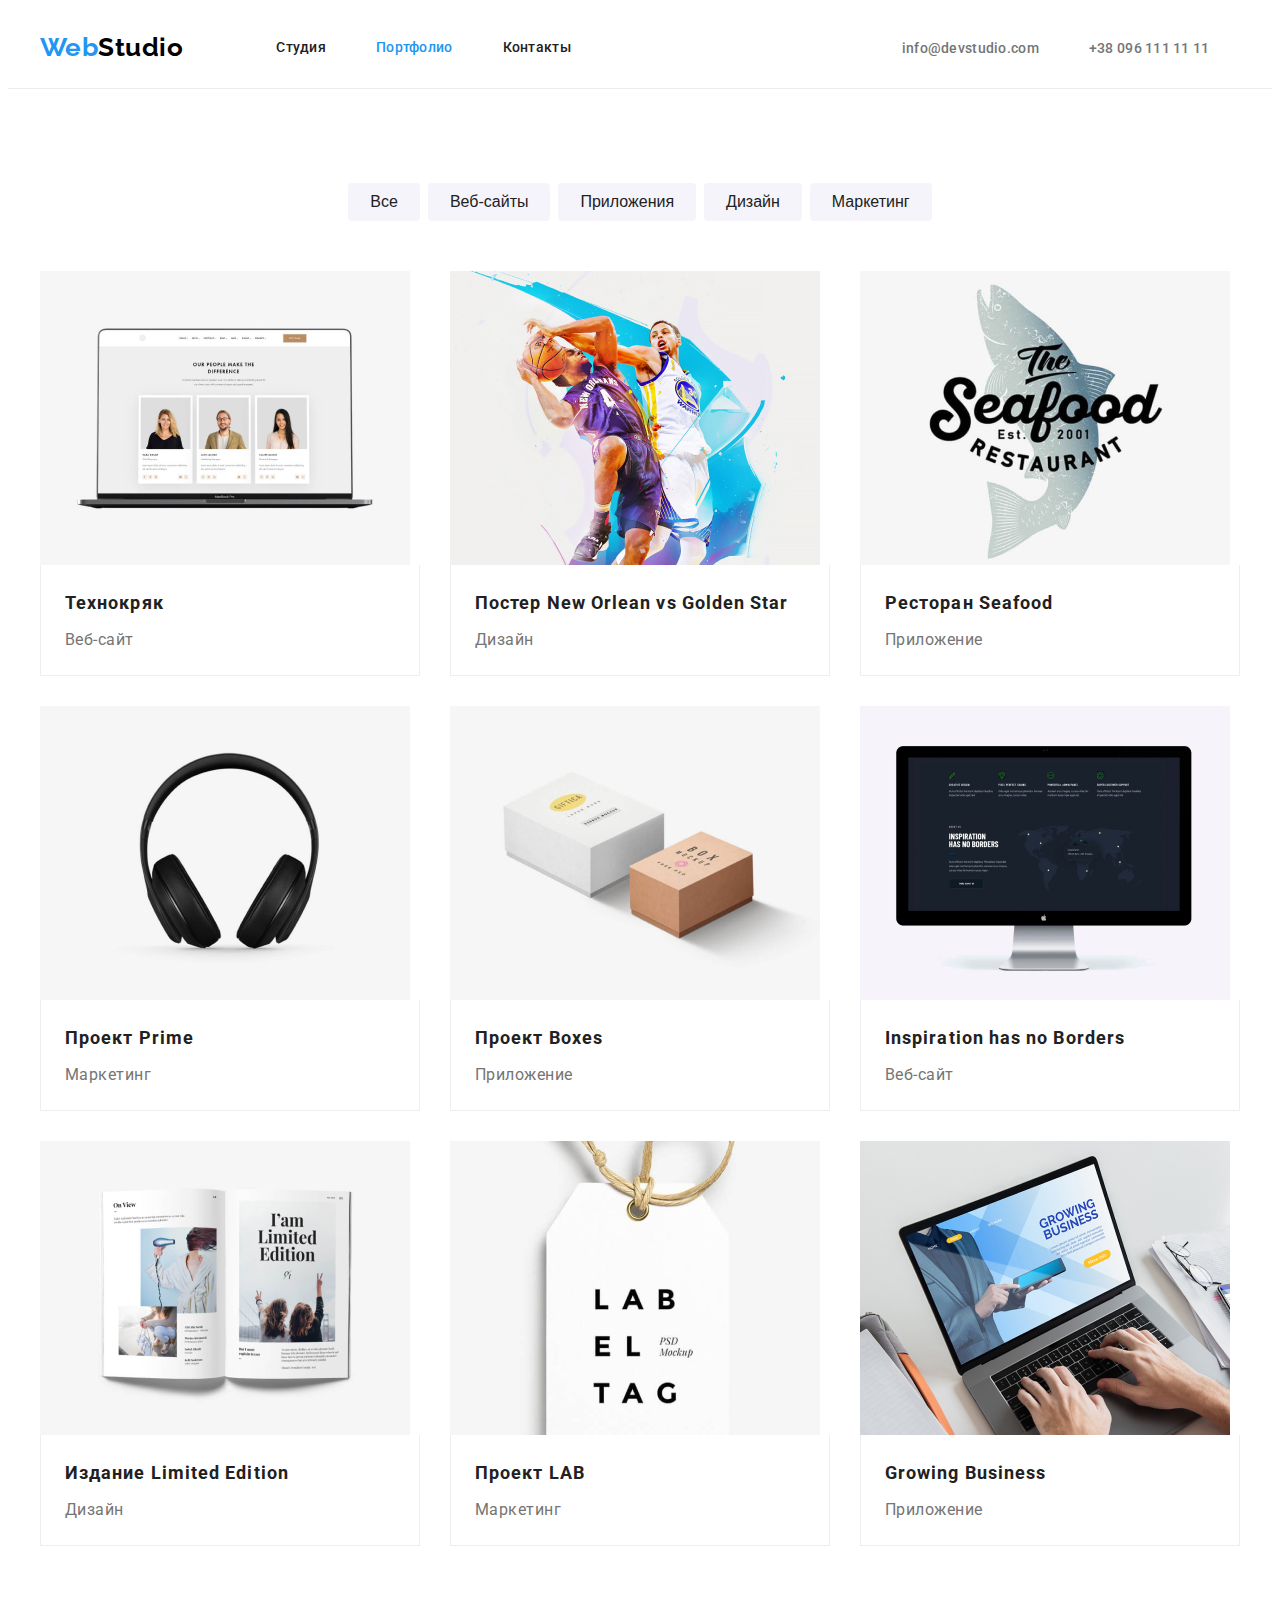
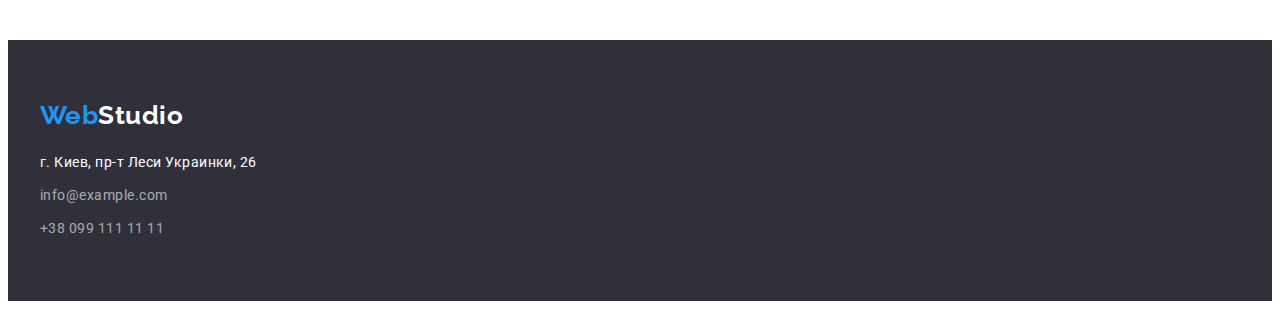
==== portfolio.html @ 0ff22724 "Initial commit" ====
<!DOCTYPE html>
<html lang="ru">
<head>
    <meta charset="UTF-8">
    <meta name="viewport" content="width=device-width, initial-scale=1.0">
    <title>Портфолио</title>
    <link rel="preconnect" href="https://fonts.gstatic.com">
    <link href="https://fonts.googleapis.com/css2?family=Raleway:wght@700&family=Roboto:wght@400;500;700;900&display=swap" rel="stylesheet">
    <link rel="stylesheet" href="https://cdnjs.cloudflare.com/ajax/libs/modern-normalize/1.0.0/modern-normalize.min.css" integrity="sha512-ISS7cAi1PEhQ8jnbJpJZMd29NlhNj4AWYyLOSp2CE/CsHxTCu+r+t0D2yoJudVrd0/8fTVPUVDzY5Tvli75u/g==" crossorigin="anonymous" />
    <link rel="stylesheet" href="./css/styles.css">
</head>
<body>
    <header class=" header-portfolio">
        <div class="container nav-line">
        <nav class="main-nav">
            <a href="/" class="logo"><span class="logo-first-part">Web</span><span class="logo-second-part">Studio</span></a>
            <ul class="site-nav">
                <li class="item"><a href="./index.html" class="link">Студия</a></li>
                <li class="item"><a href="./portfolio.html" class="link current">Портфолио</a></li>
                <li class="item"><a href="" class="link">Контакты</a></li>
            </ul>
        </nav>
        <ul class="contacts">
            <li class="item"><a href="mailto:info@devstudio.com" class="link">info@devstudio.com</a></li>
            <li class="item"><a href="tel:+380961111111" class="link">+38 096 111 11 11</a></li>
        </ul>
        </div>
    </header>
    <main>
        <section class="container portfolio">
            <h1 class="visually-hidden">Примеры проектов</h1>
            <ul class="filters">
                <li class="item"><button type="button" class="button">Все</button></li>
                <li class="item"><button type="button" class="button">Веб-сайты</button></li>
                <li class="item"><button type="button" class="button">Приложения</button></li>
                <li class="item"><button type="button" class="button">Дизайн</button></li>
                <li class="item"><button type="button" class="button">Маркетинг</button></li>
            </ul>
            <ul class="project-examples">
                <li class="item">
                    <a href="">
                        <img src="./images/technokryak.jpg" alt="монитор ноутбука" width="370">
                        <div class="project-details">
                            <h2>Технокряк</h2>
                            <p class="project-type">Веб-сайт</p>
                        </div>
                    </a>
                </li>
                <li class="item">
                    <a href="">
                        <img src="./images/new-orlean.jpg" alt="два соперника баскетболиста" width="370">
                        <div class="project-details">
                            <h2>Постер New Orlean vs Golden Star</h2>
                            <p class="project-type">Дизайн</p>
                        </div>
                    </a>
                </li>
                <li class="item">
                    <a href="">
                        <img src="./images/seafood.jpg" alt="нарисованная рыба и логотип ресторана" width="370">
                        <div class="project-details">
                            <h2>Ресторан Seafood</h2>
                            <p class="project-type">Приложение</p>
                        </div>
                    </a>
                </li>
                <li class="item">
                    <a href="">
                        <img src="./images/prime.jpg" alt="наушники" width="370">
                        <div class="project-details">
                            <h2>Проект Prime</h2>
                            <p class="project-type">Маркетинг</p>
                        </div>
                    </a>
                </li>
                <li class="item">
                    <a href="">
                        <img src="./images/boxes.jpg" alt="две картонные коробки" width="370">
                        <div class="project-details">
                            <h2>Проект Boxes</h2>
                            <p class="project-type">Приложение</p>
                        </div>
                    </a>
                </li>
                <li class="item">
                    <a href="">
                        <img src="./images/inspiration.jpg" alt="монитор с сайтом проекта" width="370">
                        <div class="project-details">
                            <h2>Inspiration has no Borders</h2>
                            <p class="project-type">Веб-сайт</p>
                        </div>
                    </a>
                </li>
                <li class="item">
                    <a href="">
                        <img src="./images/limited-edition.jpg" alt="" width="370">
                        <div class="project-details">
                            <h2>Издание Limited Edition</h2>
                            <p class="project-type">Дизайн</p>
                        </div>
                    </a>
                </li>
                <li class="item">
                    <a href="">
                        <img src="./images/lab.jpg" alt="открытый журнал" width="370">
                        <div class="project-details">
                            <h2>Проект LAB</h2>
                            <p class="project-type">Маркетинг</p>
                        </div>
                    </a>

                </li>
                <li class="item">
                    <a href="">
                        <img src="./images/growing.jpg" alt="ноутбук с приложением на экране" width="370">
                        <div class="project-details">
                            <h2>Growing Business</h2>
                            <p class="project-type">Приложение</p>
                        </div>
                    </a>
                </li>
            </ul>
        </section>
    </main>
    <footer class="footer">
        <div class="container footer-line">
        <a href="/" class="logo"><span class="logo-first-part">Web</span><span class="logo-second-part">Studio</span></a>
        <address class="address">
                <a href="" class="phys-address link">г. Киев, пр-т Леси Украинки, 26</a>
                <a href="mailto:info@example.com" class="email link">info@example.com</a>
                <a href="tel:+380991111111" class="phone link">+38 099 111 11 11</a>
        </address>
        </div>
    </footer>
</body>
</html>
---- css/styles.css ----
/* main text color: #757575 */
/* text secondary color: #212121 */
/* accent color: #2196F3 */
/* background tertialy color: #2F303A */
/* background secondary color: #F5F4FA */
/* white: #FFFFFF */
/* email and tel white: rgba(255, 255, 255, 0.6) */
/* projects border color: #EEEEEE */


:root{
    --primary-text-color: #757575;
    --title-text-color: #212121;
    --accent: #2196F3;
    --white: #FFFFFF;
    --secondary-white: rgba(255, 255, 255, 0.6);
    --black: #000000;
    --secondary-bg-color: #F5F4FA;
    --tertialy-bg-color: #2F303A;
    --border-color: #EEEEEE;
    --secondary-border-color: #ECECEC;

}
body{
    background-color: var(white);
    color: var(--primary-text-color);
    font-family: Roboto, sans-serif;
    letter-spacing: 0.03em;
}
ul{
    list-style: none;
    padding: 0;
    margin: 0;
}
a{
    text-decoration: none;
}
img{
    display: block;
    max-width: 100%;
    height: auto;
}
.visually-hidden {
    position: absolute;
    width: 1px;
    height: 1px;
    margin: -1px;
    border: 0;
    padding: 0;
    
    white-space: nowrap;
    clip-path: inset(100%);
    clip: rect(0 0 0 0);
    overflow: hidden;
  }
/* Header*/
.logo{
    font-family: Raleway, sans-serif;
    font-weight: 700;
    font-size: 26px;
    line-height: 1.2;
}
.logo-first-part,
.site-nav .link:hover,
.site-nav .link:focus,
.site-nav .link.current,
.contacts .link:hover,
.contacts .link:focus{
    color: var(--accent);
}
.logo-second-part{
    color: var(--black);
}
.site-nav, 
.contacts, 
.main-nav,
.nav-line{
    display: flex;
}
.main-nav,
.nav-line{
    align-items: center;
}
.site-nav .item + .item,
.contacts .item + .item{
    margin-left: 50px;
}
.site-nav{
    margin-left: 93px;
    margin-right: 331px;
}
.site-nav .link{
    display: block;
    padding-top: 32px;
    padding-bottom: 32px;
    
    color: var(--title-text-color);
    font-weight: 500;
    font-size: 14px;
    line-height: 1.14;
    letter-spacing: 0.02em;
}
.contacts .link{
    color: var(--primary-text-color);
    font-weight: 500;
    font-size: 14px;
    line-height: 1.14;
    letter-spacing: 0.02em;
}

/*Main*/
.hero{
    background-color: var(--tertialy-bg-color);
    text-align: center;
}
.hero .container{
    padding-top: 200px;
    padding-bottom: 200px;
}
.hero-title{
    margin-top: 0;
    margin-bottom: 30px;
    
    color: var(--white);
    font-weight: 900;
    font-size: 44px;
    line-height: 1.36;
    letter-spacing: 0.06em;
    text-transform: uppercase;

}
.hero-button{
    display: inline-block;
    border-radius: 4px;
    padding: 10px 32px;
    
    color: var(--white);
    background-color: var(--accent);
    font-weight: 700;
    font-size: 16px;
    line-height: 1.87;
    letter-spacing: 0.06em;
    
}
.section-title{
    margin-top: 0;
    margin-bottom: 50px;

    color: var(--title-text-color);
    font-weight: 700;
    font-size: 36px;
    line-height: 1.17;
    text-align: center;
}
.our-features{
    padding-top: 94px;
}
.features{
    display: flex;
}
.features .list-item + .list-item,
.what-we-do .list-item + .list-item,
.our-team-members .list-item + .list-item{
    margin-left: 30px;
}
.features .list-item{
    width: calc((100% - 90px) / 4);
}
.features .title{
    margin-top: 0;
    margin-bottom: 10px;
    
    font-weight: 700;
    font-size: 14px;
    line-height: 1.14;
    text-transform: uppercase;
}
.features .description{
    margin-top: 0;
    margin-bottom: 0;

    font-size: 14px;
    line-height: 1.71;
}
.what-we-do,
.our-team-members{
    display: flex;
    text-align: center;
}
.what-we-do .list-item{
    width: calc((100% - 60px) / 3);
}
.our-services,
.our-people{
    padding-top: 94px;
    padding-bottom: 94px;
}
.our-team{
    background-color: var(--secondary-bg-color);
}
.our-team-members .list-item{
    width: calc((100% - 90px) / 4);
}
.team-member-details{
    background-color: var(--white);
    border-radius: 0px 0px 4px 4px;
    padding: 30px;
}
.team-member{
    margin-top: 0;
    margin-bottom: 10px;

    color: var(--title-text-color);
    font-weight: 500;
    font-size: 16px;
    line-height: 1.2;
}
.team-member-position{
    margin-top: 0;
    margin-bottom: 0;

    font-size: 16px;
    line-height: 1.2;
}
/* Footer*/
.footer{
    background-color: var(--tertialy-bg-color);
}
.footer-line{
    padding-top: 60px;
    padding-bottom: 60px;
}
.footer .logo-second-part{
    color: var(--white);
}
.address{
    display: flex;
    flex-direction: column;
    margin-top: 20px;
    
    font-style: normal; 
}
.phys-address{
    color: var(--white);
    font-size: 14px;
    line-height: 1.71;
}
.email, .phone{
    display: inline-block;
    margin-top: 9px;

    color: var(--secondary-white);
    font-size: 14px;
    line-height: 1.71;
}
.footer .link:hover,
.footer .link:focus{
    color: var(--accent);
}

/*Portfolio*/
.header-portfolio{
    border-bottom: 1px solid var(--secondary-border-color);
}
.filters{
    display: flex;
    justify-content: center;
    margin-bottom: 50px;
}
.filters .item + .item{
    margin-left: 8px;
}
.button{
    border: none;
    border-radius: 4px;
    padding: 6px 22px;

    color: var(--title-text-color);
    background-color: var(--secondary-bg-color);
    font-weight: 500;
    font-size: 16px;
    line-height: 1.62;
}
.button:hover,
.button:focus{
    color: var(--white);
    background-color: var(--accent);
}
.portfolio{
    padding-bottom: 94px;
    padding-top: 94px;
}
.project-examples{
    display: flex;
    flex-wrap: wrap;
}
.project-examples .item{
    width: calc((100% - 60px) / 3);
    margin-right: 30px;
    margin-bottom: 30px;
}
.project-examples .item:nth-child(3n){
    margin-right: 0;
}
.project-examples .item:nth-last-child(-n + 3){
    margin-bottom: 0;
}
.project-examples a{
    display: block;
}
.project-examples h2{
    margin-top: 0;
    margin-bottom: 0;

    color: var(--title-text-color);
    font-weight: 700;
    font-size: 18px;
    line-height: 2;
    letter-spacing: 0.06em;
}
.project-type{
    margin-top: 4px;
    margin-bottom: 0;
    
    color: var(--primary-text-color);
    font-size: 16px;
    line-height: 1.87;
}
.project-details{
    padding: 20px 24px;
    background-color: var(--white);
    border-right: 1px solid var(--border-color);
    border-left: 1px solid var(--border-color);
    border-bottom: 1px solid var(--border-color);
}
.container{
    width: 1200px;
    padding-left: 15px;
    padding-right: 15px;
    margin-left: auto;
    margin-right: auto;

}
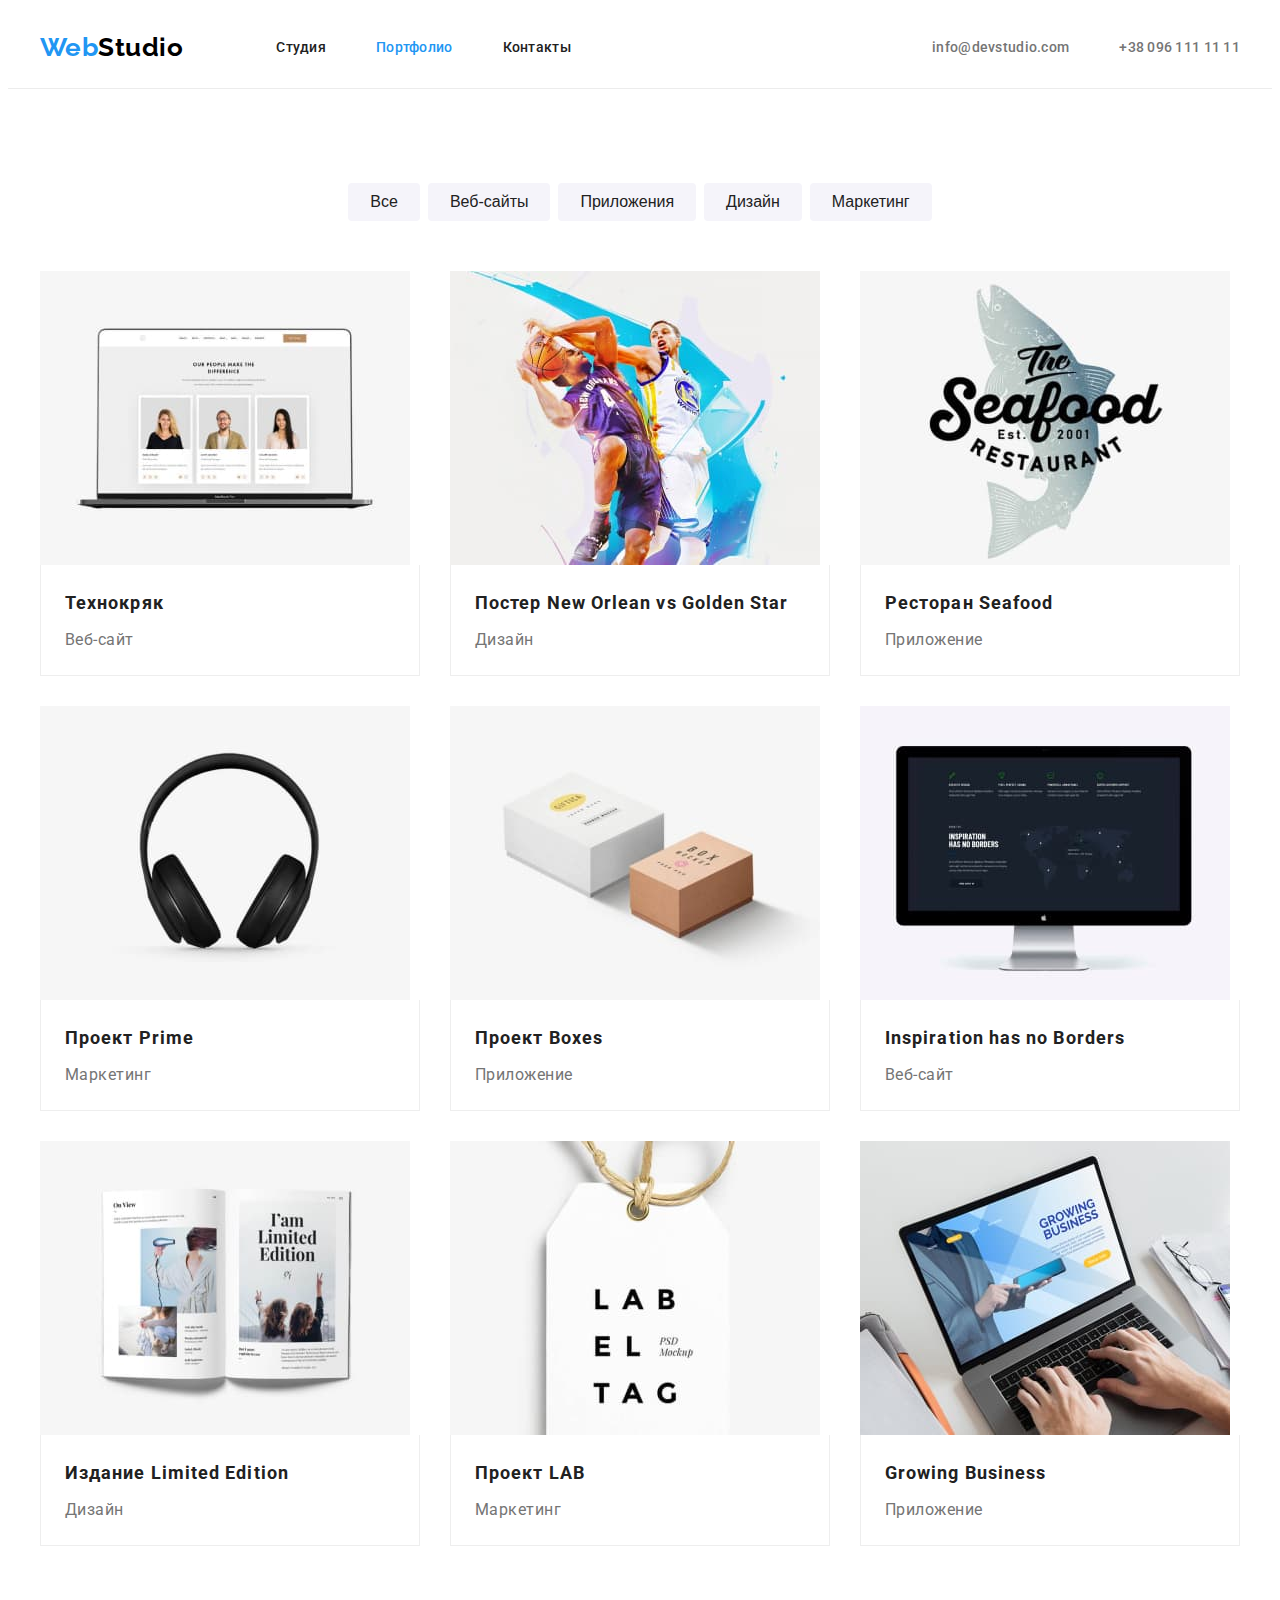
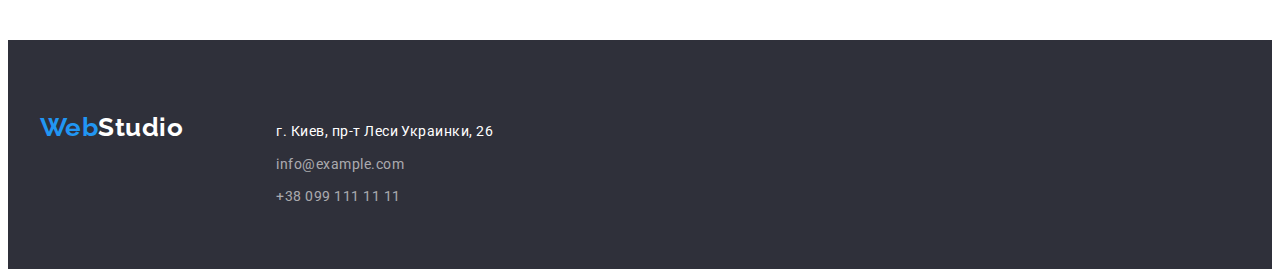
==== commit f05f1286: "updated styles.css" ====
--- a/portfolio.html
+++ b/portfolio.html
@@ -38,86 +38,103 @@
             </ul>
             <ul class="project-examples">
                 <li class="item">
-                    <a href="">
-                        <img src="./images/technokryak.jpg" alt="монитор ноутбука" width="370">
-                        <div class="project-details">
-                            <h2>Технокряк</h2>
-                            <p class="project-type">Веб-сайт</p>
-                        </div>
-                    </a>
+                    <div class="project-card">
+                        <a href="">
+                            <img src="./images/Optimized/jpeg/technokryak1.jpg" alt="монитор ноутбука" width="370">
+                            <div class="project-details">
+                                <h2>Технокряк</h2>
+                                <p class="project-type">Веб-сайт</p>
+                            </div>
+                        </a>
+                    </div>
                 </li>
                 <li class="item">
-                    <a href="">
-                        <img src="./images/new-orlean.jpg" alt="два соперника баскетболиста" width="370">
-                        <div class="project-details">
-                            <h2>Постер New Orlean vs Golden Star</h2>
-                            <p class="project-type">Дизайн</p>
-                        </div>
-                    </a>
+                    <div class="project-card">
+                        <a href="">
+                            <img src="./images/Optimized/jpeg/new-orlean1.jpg" alt="два соперника баскетболиста" width="370">
+                            <div class="project-details">
+                                <h2>Постер New Orlean vs Golden Star</h2>
+                                <p class="project-type">Дизайн</p>
+                            </div>
+                        </a>
+                    </div>
                 </li>
                 <li class="item">
-                    <a href="">
-                        <img src="./images/seafood.jpg" alt="нарисованная рыба и логотип ресторана" width="370">
-                        <div class="project-details">
-                            <h2>Ресторан Seafood</h2>
-                            <p class="project-type">Приложение</p>
-                        </div>
-                    </a>
+                    <div class="project-card">
+                        <a href="">
+                            <img src="./images/Optimized/jpeg/seafood1.jpg" alt="нарисованная рыба и логотип ресторана" width="370">
+                            <div class="project-details">
+                                <h2>Ресторан Seafood</h2>
+                                <p class="project-type">Приложение</p>
+                            </div>
+                        </a>
+                    </div>
                 </li>
                 <li class="item">
-                    <a href="">
-                        <img src="./images/prime.jpg" alt="наушники" width="370">
-                        <div class="project-details">
-                            <h2>Проект Prime</h2>
-                            <p class="project-type">Маркетинг</p>
-                        </div>
-                    </a>
+                    <div class="project-card">
+                        <a href="">
+                            <img src="./images/Optimized/jpeg/prime1.jpg" alt="наушники" width="370">
+                            <div class="project-details">
+                                <h2>Проект Prime</h2>
+                                <p class="project-type">Маркетинг</p>
+                            </div>
+                        </a>
+                    </div>
                 </li>
                 <li class="item">
-                    <a href="">
-                        <img src="./images/boxes.jpg" alt="две картонные коробки" width="370">
-                        <div class="project-details">
-                            <h2>Проект Boxes</h2>
-                            <p class="project-type">Приложение</p>
-                        </div>
-                    </a>
+                    <div class="project-card">
+                        <a href="">
+                            <img src="./images/Optimized/jpeg/boxes1.jpg" alt="две картонные коробки" width="370">
+                            <div class="project-details">
+                                <h2>Проект Boxes</h2>
+                                <p class="project-type">Приложение</p>
+                            </div>
+                        </a>
+                    </div>
                 </li>
                 <li class="item">
-                    <a href="">
-                        <img src="./images/inspiration.jpg" alt="монитор с сайтом проекта" width="370">
-                        <div class="project-details">
-                            <h2>Inspiration has no Borders</h2>
-                            <p class="project-type">Веб-сайт</p>
-                        </div>
-                    </a>
+                    <div class="project-card">
+                        <a href="">
+                            <img src="./images/Optimized/jpeg/inspiration1.jpg" alt="монитор с сайтом проекта" width="370">
+                            <div class="project-details">
+                                <h2>Inspiration has no Borders</h2>
+                                <p class="project-type">Веб-сайт</p>
+                            </div>
+                        </a>
+                    </div>
                 </li>
                 <li class="item">
-                    <a href="">
-                        <img src="./images/limited-edition.jpg" alt="" width="370">
-                        <div class="project-details">
-                            <h2>Издание Limited Edition</h2>
-                            <p class="project-type">Дизайн</p>
-                        </div>
-                    </a>
+                    <div class="project-card">
+                        <a href="">
+                            <img src="./images/Optimized/jpeg/limited-edition1.jpg" alt="" width="370">
+                            <div class="project-details">
+                                <h2>Издание Limited Edition</h2>
+                                <p class="project-type">Дизайн</p>
+                            </div>
+                        </a>
+                    </div>
                 </li>
                 <li class="item">
-                    <a href="">
-                        <img src="./images/lab.jpg" alt="открытый журнал" width="370">
-                        <div class="project-details">
-                            <h2>Проект LAB</h2>
-                            <p class="project-type">Маркетинг</p>
-                        </div>
-                    </a>
-
+                    <div class="project-card">
+                        <a href="">
+                            <img src="./images/Optimized/jpeg/lab1.jpg" alt="открытый журнал" width="370">
+                            <div class="project-details">
+                                <h2>Проект LAB</h2>
+                                <p class="project-type">Маркетинг</p>
+                            </div>
+                        </a>
+                    </div>
                 </li>
                 <li class="item">
-                    <a href="">
-                        <img src="./images/growing.jpg" alt="ноутбук с приложением на экране" width="370">
-                        <div class="project-details">
-                            <h2>Growing Business</h2>
-                            <p class="project-type">Приложение</p>
-                        </div>
-                    </a>
+                    <div class="project-card">
+                        <a href="">
+                            <img src="./images/Optimized/jpeg/growing1.jpg" alt="ноутбук с приложением на экране" width="370">
+                            <div class="project-details">
+                                <h2>Growing Business</h2>
+                                <p class="project-type">Приложение</p>
+                            </div>
+                        </a>
+                    </div>
                 </li>
             </ul>
         </section>
--- a/css/styles.css
+++ b/css/styles.css
@@ -34,6 +34,7 @@
 }
 a{
     text-decoration: none;
+    color: currentColor;
 }
 img{
     display: block;
@@ -55,6 +56,8 @@
   }
 /* Header*/
 .logo{
+    margin-right: 93px;
+
     font-family: Raleway, sans-serif;
     font-weight: 700;
     font-size: 26px;
@@ -76,6 +79,7 @@
 .main-nav,
 .nav-line{
     display: flex;
+    justify-content: space-between;
 }
 .main-nav,
 .nav-line{
@@ -85,10 +89,6 @@
 .contacts .item + .item{
     margin-left: 50px;
 }
-.site-nav{
-    margin-left: 93px;
-    margin-right: 331px;
-}
 .site-nav .link{
     display: block;
     padding-top: 32px;
@@ -101,17 +101,36 @@
     letter-spacing: 0.02em;
 }
 .contacts .link{
+    display: flex;
+    justify-content: space-between;
+
     color: var(--primary-text-color);
     font-weight: 500;
     font-size: 14px;
     line-height: 1.14;
     letter-spacing: 0.02em;
 }
-
+.contacts-icon{
+    margin-right: 10px;
+    fill: currentColor;
+}
 /*Main*/
 .hero{
+    text-align: center;
+
+    max-width: 1600px;
+    height: 600px;
+    margin-left: auto;
+    margin-right: auto;
     background-color: var(--tertialy-bg-color);
-    text-align: center;
+    background-image: linear-gradient(
+        to right,
+        rgba(47, 48, 58, 0.4),
+        rgba(47, 48, 58, 0.4)
+    ),
+    url(../images/Optimized/jpeg/hero-bg1.jpg);
+    background-repeat: no-repeat;
+    background-position: center;
 }
 .hero .container{
     padding-top: 200px;
@@ -166,6 +185,16 @@
 .features .list-item{
     width: calc((100% - 90px) / 4);
 }
+.icon-item{
+    width: 270px;
+    height: 120px;
+    background: #F5F4FA;
+    margin-bottom: 30px;
+    border-radius: 4px;
+}
+.icon-item svg{
+
+}
 .features .title{
     margin-top: 0;
     margin-bottom: 10px;
@@ -191,7 +220,8 @@
     width: calc((100% - 60px) / 3);
 }
 .our-services,
-.our-people{
+.our-people,
+.our-clients{
     padding-top: 94px;
     padding-bottom: 94px;
 }
@@ -201,9 +231,13 @@
 .our-team-members .list-item{
     width: calc((100% - 90px) / 4);
 }
+.employee-card{
+    border-radius: 0px 0px 4px 4px;
+    box-shadow: 0px 2px 1px rgba(0, 0, 0, 0.2), 0px 1px 1px rgba(0, 0, 0, 0.14), 0px 1px 3px rgba(0, 0, 0, 0.12);
+    overflow: hidden;
+}
 .team-member-details{
     background-color: var(--white);
-    border-radius: 0px 0px 4px 4px;
     padding: 30px;
 }
 .team-member{
@@ -217,18 +251,69 @@
 }
 .team-member-position{
     margin-top: 0;
-    margin-bottom: 0;
+    margin-bottom: 16px;
 
     font-size: 16px;
     line-height: 1.2;
 }
+.social-networks,
+.clients-logos{
+    display: flex;
+    justify-content: space-between;
+}
+.social-link{
+    display: block;
+    width: 44px;
+    height: 44px;
+    border-radius: 50%;
+    color: #afb1b8;
+    background-color:red;
+}
+.social-link:hover{
+    background-color:#2196F3;
+    color: var(--white);
+}
+.link-icon{
+    fill: currentColor;
+}
+.social-link-footer{
+    display: block;
+    width: 44px;
+    height: 44px;
+    border-radius: 50%;
+    color: var(--white);
+    background-color: rgba(255, 255, 255, 0.1);
+}
+.social-link-footer:hover{
+    background-color:#2196F3;
+}
+.client{
+    display: block;
+    width: 170px;
+    height: 90px;
+    border-radius: 4px;
+    color: #afb1b8;
+    border: 1px solid #AFB1B8;
+    cursor: pointer;
+}
+.client:hover{
+    color: #2196F3;
+    border: 1px solid #2196F3;
+}
+
 /* Footer*/
 .footer{
     background-color: var(--tertialy-bg-color);
 }
 .footer-line{
+    display: flex;
+    align-items: baseline;
+    /* justify-content: space-between; (for later instead of margin below)*/
     padding-top: 60px;
     padding-bottom: 60px;
+}
+.address-block{
+margin-right: 70px;
 }
 .footer .logo-second-part{
     color: var(--white);
@@ -256,6 +341,20 @@
 .footer .link:hover,
 .footer .link:focus{
     color: var(--accent);
+}
+.join-us{
+    width: 206px;
+    height: 80px;
+}
+.join{
+    margin-top: 0;
+    margin-bottom: 20px;
+    
+    color: var(--white);
+    font-size: 14px;
+    font-weight: 700;
+    line-height: 1.14;
+    text-transform: uppercase;
 }
 
 /*Portfolio*/
@@ -333,11 +432,13 @@
     border-left: 1px solid var(--border-color);
     border-bottom: 1px solid var(--border-color);
 }
+.project-card:hover{
+    box-shadow: 1px 4px 6px rgba(0, 0, 0, 0.16), 0px 4px 4px rgba(0, 0, 0, 0.06), 0px 1px 1px rgba(0, 0, 0, 0.12);
+}
 .container{
     width: 1200px;
     padding-left: 15px;
     padding-right: 15px;
     margin-left: auto;
     margin-right: auto;
-
-}+}
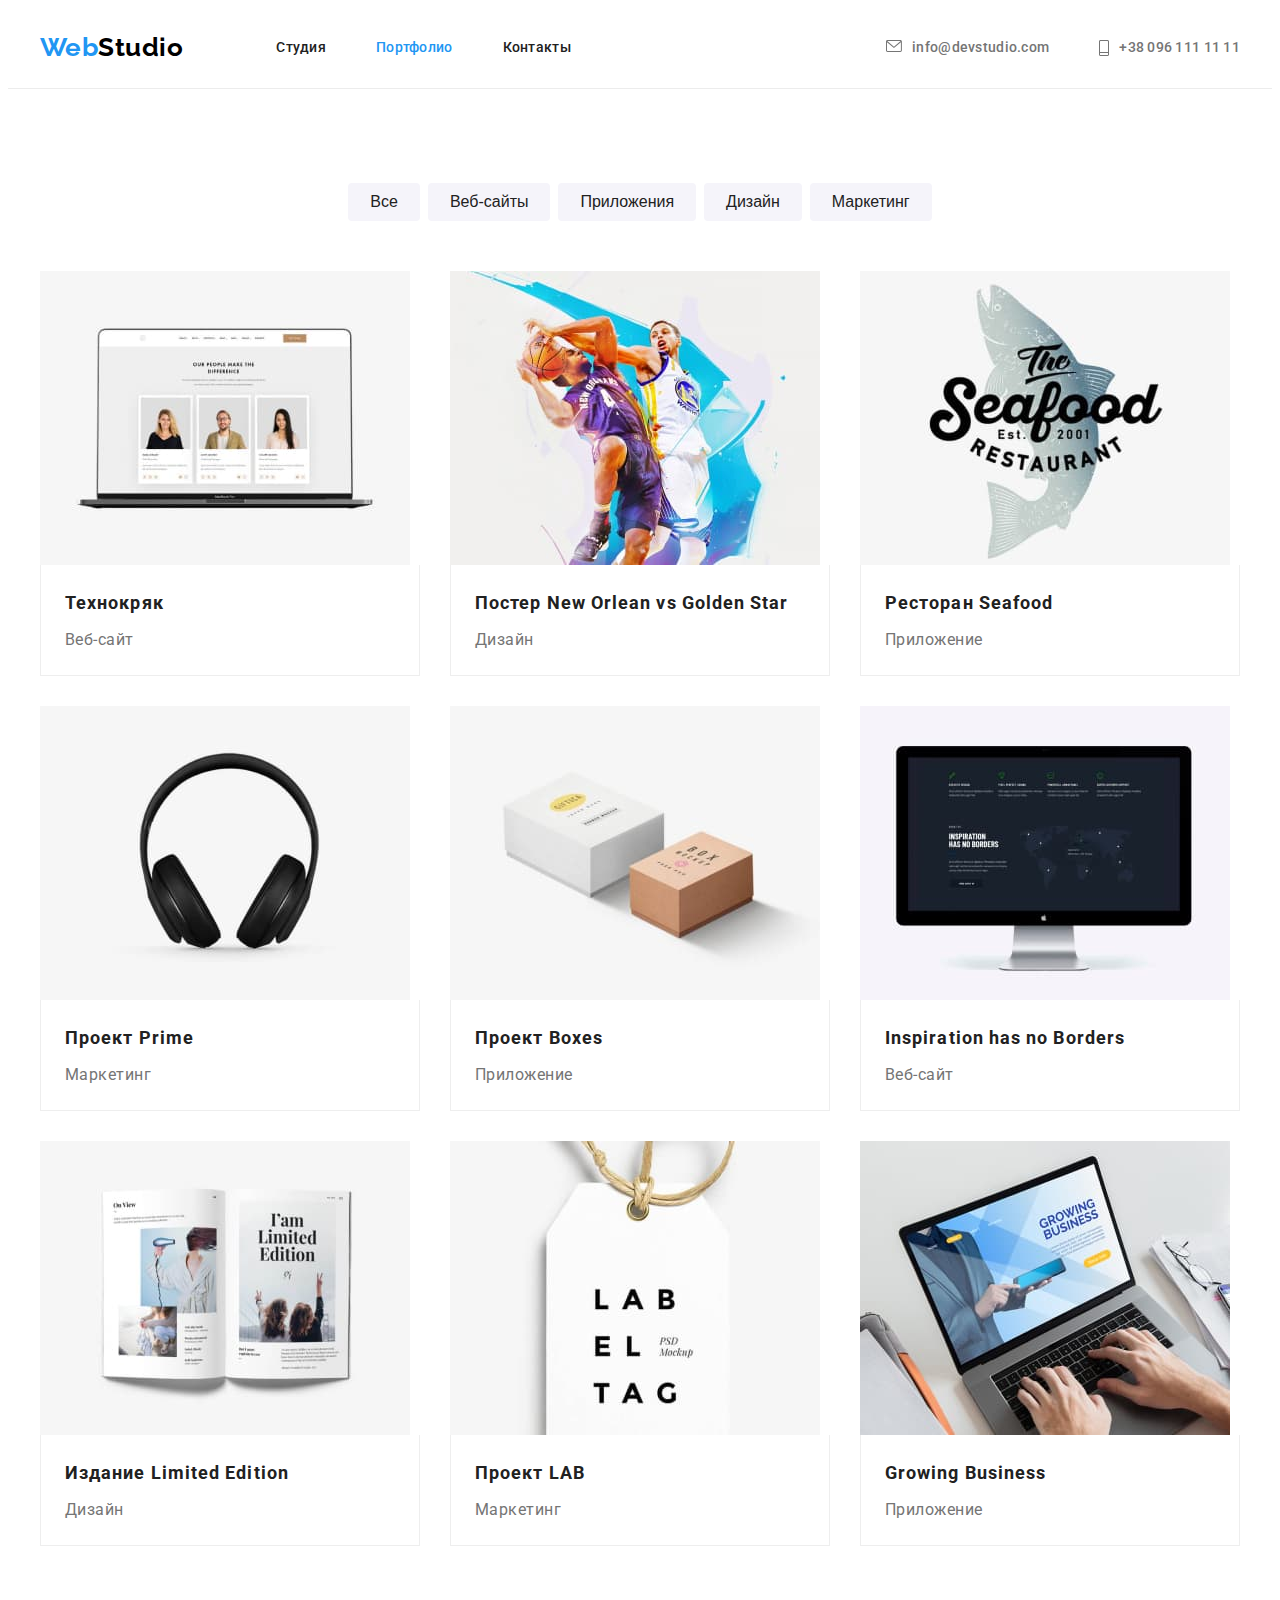
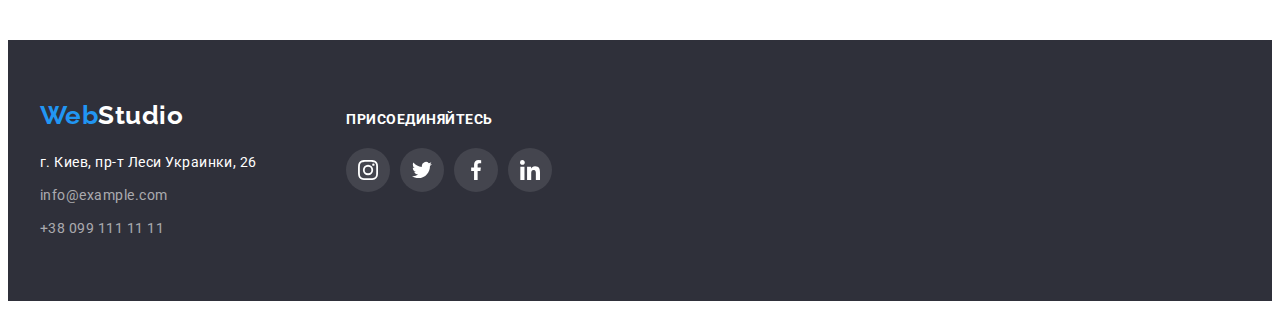
==== commit b530c82e: "Updated styles.css" ====
--- a/portfolio.html
+++ b/portfolio.html
@@ -21,11 +21,18 @@
             </ul>
         </nav>
         <ul class="contacts">
-            <li class="item"><a href="mailto:info@devstudio.com" class="link">info@devstudio.com</a></li>
-            <li class="item"><a href="tel:+380961111111" class="link">+38 096 111 11 11</a></li>
+            <li class="item"><a href="mailto:info@devstudio.com" class="link">
+                <svg width="16" height="12" class="contacts-icon"><use href="./images/Optimized/svg/sprite.svg#icon-envelope1"></use></svg>
+                info@devstudio.com</a>
+            </li>
+            <li class="item"><a href="tel:+380961111111" class="link">
+                <svg width="10" height="16" class="contacts-icon"><use href="./images/Optimized/svg/sprite.svg#icon-phone1"></use></svg>
+                +38 096 111 11 11</a>
+            </li>
         </ul>
         </div>
     </header>
+
     <main>
         <section class="container portfolio">
             <h1 class="visually-hidden">Примеры проектов</h1>
@@ -141,12 +148,31 @@
     </main>
     <footer class="footer">
         <div class="container footer-line">
-        <a href="/" class="logo"><span class="logo-first-part">Web</span><span class="logo-second-part">Studio</span></a>
-        <address class="address">
-                <a href="" class="phys-address link">г. Киев, пр-т Леси Украинки, 26</a>
-                <a href="mailto:info@example.com" class="email link">info@example.com</a>
-                <a href="tel:+380991111111" class="phone link">+38 099 111 11 11</a>
-        </address>
+            <div class="address-block">
+                <a href="/" class="logo"><span class="logo-first-part">Web</span><span class="logo-second-part">Studio</span></a>
+                <address class="address">
+                        <a href="" class="phys-address link">г. Киев, пр-т Леси Украинки, 26</a>
+                        <a href="mailto:info@example.com" class="email link">info@example.com</a>
+                        <a href="tel:+380991111111" class="phone link">+38 099 111 11 11</a>
+                </address>
+            </div>
+            <div class="join-us">
+                <p class="join">присоединяйтесь</p>
+                <ul class="social-networks">
+                    <li><a href="" class="social-link-footer">
+                        <svg class="link-icon" width="20" height="20"><use href="./images/Optimized/svg/sprite.svg#icon-instagram1"></use></svg>
+                    </a></li>
+                    <li><a href="" class="social-link-footer">
+                        <svg class="link-icon" width="20" height="20"><use href="./images/Optimized/svg/sprite.svg#icon-twitter1"></use></svg>
+                    </a></li>
+                    <li><a href="" class="social-link-footer">
+                        <svg class="link-icon" width="20" height="20"><use href="./images/Optimized/svg/sprite.svg#icon-facebook1"></use></svg>
+                    </a></li>
+                    <li><a href="" class="social-link-footer">
+                        <svg class="link-icon" width="20" height="20"><use href="./images/Optimized/svg/sprite.svg#icon-linkedin1"></use></svg>
+                    </a></li>
+                </ul>
+            </div>
         </div>
     </footer>
 </body>
--- a/css/styles.css
+++ b/css/styles.css
@@ -6,6 +6,7 @@
 /* white: #FFFFFF */
 /* email and tel white: rgba(255, 255, 255, 0.6) */
 /* projects border color: #EEEEEE */
+/* icon default color: #afb1b8 */
 
 
 :root{
@@ -19,7 +20,7 @@
     --tertialy-bg-color: #2F303A;
     --border-color: #EEEEEE;
     --secondary-border-color: #ECECEC;
-
+    --icon-default-color: #afb1b8
 }
 body{
     background-color: var(white);
@@ -54,7 +55,8 @@
     clip: rect(0 0 0 0);
     overflow: hidden;
   }
-/* Header*/
+
+  /* Header*/
 .logo{
     margin-right: 93px;
 
@@ -114,6 +116,7 @@
     margin-right: 10px;
     fill: currentColor;
 }
+
 /*Main*/
 .hero{
     text-align: center;
@@ -186,15 +189,15 @@
     width: calc((100% - 90px) / 4);
 }
 .icon-item{
+    display: flex;
+    justify-content: center;
+    align-items: center;
     width: 270px;
     height: 120px;
     background: #F5F4FA;
     margin-bottom: 30px;
     border-radius: 4px;
 }
-.icon-item svg{
-
-}
 .features .title{
     margin-top: 0;
     margin-bottom: 10px;
@@ -262,22 +265,25 @@
     justify-content: space-between;
 }
 .social-link{
-    display: block;
+    display: flex;
+    justify-content: center;
+    align-items: center;
     width: 44px;
     height: 44px;
     border-radius: 50%;
-    color: #afb1b8;
-    background-color:red;
+    color: var(--icon-default-color);
 }
 .social-link:hover{
-    background-color:#2196F3;
+    background-color: var(--accent);
     color: var(--white);
 }
 .link-icon{
     fill: currentColor;
 }
 .social-link-footer{
-    display: block;
+    display: flex;
+    justify-content: center;
+    align-items: center;
     width: 44px;
     height: 44px;
     border-radius: 50%;
@@ -285,20 +291,22 @@
     background-color: rgba(255, 255, 255, 0.1);
 }
 .social-link-footer:hover{
-    background-color:#2196F3;
+    background-color: var(--accent);
 }
 .client{
-    display: block;
+    display: flex;
+    justify-content: center;
+    align-items: center;
     width: 170px;
     height: 90px;
     border-radius: 4px;
-    color: #afb1b8;
-    border: 1px solid #AFB1B8;
+    color: var(--icon-default-color);
+    border: 1px solid var(--icon-default-color);
     cursor: pointer;
 }
 .client:hover{
-    color: #2196F3;
-    border: 1px solid #2196F3;
+    color: var(--accent);
+    border: 1px solid var(--accent);
 }
 
 /* Footer*/
